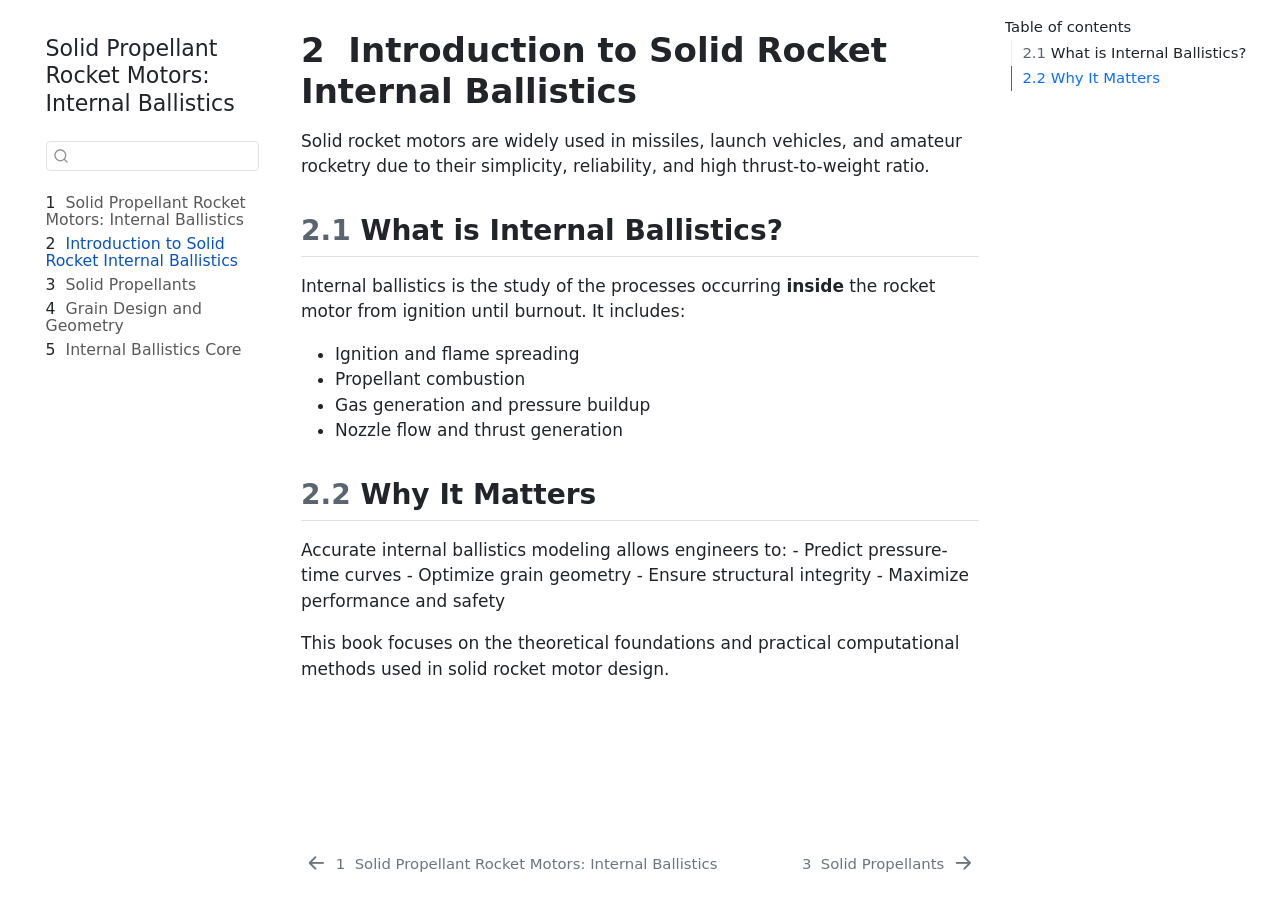
==== docs/chapters/01-intro.html @ 1c700a07 "fix: include rendered docs/ folder for GitHub Pages + remove from gitignore" ====
<!DOCTYPE html>
<html xmlns="http://www.w3.org/1999/xhtml" lang="en" xml:lang="en"><head>

<meta charset="utf-8">
<meta name="generator" content="quarto-1.9.36">

<meta name="viewport" content="width=device-width, initial-scale=1.0, user-scalable=yes">


<title>2&nbsp; Introduction to Solid Rocket Internal Ballistics – Solid Propellant Rocket Motors: Internal Ballistics</title>
<style>
/* Default styles provided by pandoc.
** See https://pandoc.org/MANUAL.html#variables-for-html for config info.
*/
code{white-space: pre-wrap;}
span.smallcaps{font-variant: small-caps;}
div.columns{display: flex; gap: min(4vw, 1.5em);}
div.column{flex: auto; overflow-x: auto;}
div.hanging-indent{margin-left: 1.5em; text-indent: -1.5em;}
ul.task-list{list-style: none;}
ul.task-list li input[type="checkbox"] {
  width: 0.8em;
  margin: 0 0.8em 0.2em -1em; /* quarto-specific, see https://github.com/quarto-dev/quarto-cli/issues/4556 */ 
  vertical-align: middle;
}
</style>


<script src="../site_libs/quarto-nav/quarto-nav.js"></script>
<script src="../site_libs/quarto-nav/headroom.min.js"></script>
<script src="../site_libs/clipboard/clipboard.min.js"></script>
<script src="../site_libs/quarto-search/autocomplete.umd.js"></script>
<script src="../site_libs/quarto-search/fuse.min.js"></script>
<script src="../site_libs/quarto-search/quarto-search.js"></script>
<meta name="quarto:offset" content="../">
<link href="../chapters/02-propellants.html" rel="next">
<link href="../index.html" rel="prev">
<script src="../site_libs/quarto-html/quarto.js" type="module"></script>
<script src="../site_libs/quarto-html/tabsets/tabsets.js" type="module"></script>
<script src="../site_libs/quarto-html/popper.min.js"></script>
<script src="../site_libs/quarto-html/tippy.umd.min.js"></script>
<script src="../site_libs/quarto-html/anchor.min.js"></script>
<link href="../site_libs/quarto-html/tippy.css" rel="stylesheet">
<link href="../site_libs/quarto-html/quarto-syntax-highlighting-845c23b38eaddc0f92fda52bfe77a8c8.css" rel="stylesheet" id="quarto-text-highlighting-styles">
<script src="../site_libs/bootstrap/bootstrap.min.js"></script>
<link href="../site_libs/bootstrap/bootstrap-icons.css" rel="stylesheet">
<link href="../site_libs/bootstrap/bootstrap-87aed0b8589e23e45aa8556edf37a91b.min.css" rel="stylesheet" append-hash="true" id="quarto-bootstrap" data-mode="light">
<script id="quarto-search-options" type="application/json">{
  "location": "sidebar",
  "copy-button": false,
  "collapse-after": 3,
  "panel-placement": "start",
  "type": "textbox",
  "limit": 50,
  "keyboard-shortcut": [
    "f",
    "/",
    "s"
  ],
  "show-item-context": false,
  "language": {
    "search-no-results-text": "No results",
    "search-matching-documents-text": "matching documents",
    "search-copy-link-title": "Copy link to search",
    "search-hide-matches-text": "Hide additional matches",
    "search-more-match-text": "more match in this document",
    "search-more-matches-text": "more matches in this document",
    "search-clear-button-title": "Clear",
    "search-text-placeholder": "",
    "search-detached-cancel-button-title": "Cancel",
    "search-submit-button-title": "Submit",
    "search-label": "Search"
  }
}</script>


</head>

<body class="nav-sidebar floating quarto-light">

<div id="quarto-search-results"></div>
  <header id="quarto-header" class="headroom fixed-top">
  <nav class="quarto-secondary-nav">
    <div class="container-fluid d-flex">
      <button type="button" class="quarto-btn-toggle btn" data-bs-toggle="collapse" role="button" data-bs-target=".quarto-sidebar-collapse-item" aria-controls="quarto-sidebar" aria-expanded="false" aria-label="Toggle sidebar navigation" onclick="if (window.quartoToggleHeadroom) { window.quartoToggleHeadroom(); }">
        <i class="bi bi-layout-text-sidebar-reverse"></i>
      </button>
        <nav class="quarto-page-breadcrumbs" aria-label="breadcrumb"><ol class="breadcrumb"><li class="breadcrumb-item"><a href="../chapters/01-intro.html"><span class="chapter-number">2</span>&nbsp; <span class="chapter-title">Introduction to Solid Rocket Internal Ballistics</span></a></li></ol></nav>
        <a class="flex-grow-1" role="navigation" data-bs-toggle="collapse" data-bs-target=".quarto-sidebar-collapse-item" aria-controls="quarto-sidebar" aria-expanded="false" aria-label="Toggle sidebar navigation" onclick="if (window.quartoToggleHeadroom) { window.quartoToggleHeadroom(); }">      
        </a>
      <button type="button" class="btn quarto-search-button" aria-label="Search" onclick="window.quartoOpenSearch();">
        <i class="bi bi-search"></i>
      </button>
    </div>
  </nav>
</header>
<!-- content -->
<div id="quarto-content" class="quarto-container page-columns page-rows-contents page-layout-article">
<!-- sidebar -->
  <nav id="quarto-sidebar" class="sidebar collapse collapse-horizontal quarto-sidebar-collapse-item sidebar-navigation floating overflow-auto">
    <div class="pt-lg-2 mt-2 text-left sidebar-header">
    <div class="sidebar-title mb-0 py-0">
      <a href="../">Solid Propellant Rocket Motors: Internal Ballistics</a> 
    </div>
      </div>
        <div class="mt-2 flex-shrink-0 align-items-center">
        <div class="sidebar-search">
        <div id="quarto-search" class="" title="Search"></div>
        </div>
        </div>
    <div class="sidebar-menu-container"> 
    <ul class="list-unstyled mt-1">
        <li class="sidebar-item">
  <div class="sidebar-item-container"> 
  <a href="../index.html" class="sidebar-item-text sidebar-link">
 <span class="menu-text"><span class="chapter-number">1</span>&nbsp; <span class="chapter-title">Solid Propellant Rocket Motors: Internal Ballistics</span></span></a>
  </div>
</li>
        <li class="sidebar-item">
  <div class="sidebar-item-container"> 
  <a href="../chapters/01-intro.html" class="sidebar-item-text sidebar-link active">
 <span class="menu-text"><span class="chapter-number">2</span>&nbsp; <span class="chapter-title">Introduction to Solid Rocket Internal Ballistics</span></span></a>
  </div>
</li>
        <li class="sidebar-item">
  <div class="sidebar-item-container"> 
  <a href="../chapters/02-propellants.html" class="sidebar-item-text sidebar-link">
 <span class="menu-text"><span class="chapter-number">3</span>&nbsp; <span class="chapter-title">Solid Propellants</span></span></a>
  </div>
</li>
        <li class="sidebar-item">
  <div class="sidebar-item-container"> 
  <a href="../chapters/03-grain-design.html" class="sidebar-item-text sidebar-link">
 <span class="menu-text"><span class="chapter-number">4</span>&nbsp; <span class="chapter-title">Grain Design and Geometry</span></span></a>
  </div>
</li>
        <li class="sidebar-item">
  <div class="sidebar-item-container"> 
  <a href="../chapters/04-internal-ballistics.html" class="sidebar-item-text sidebar-link">
 <span class="menu-text"><span class="chapter-number">5</span>&nbsp; <span class="chapter-title">Internal Ballistics Core</span></span></a>
  </div>
</li>
    </ul>
    </div>
</nav>
<div id="quarto-sidebar-glass" class="quarto-sidebar-collapse-item" data-bs-toggle="collapse" data-bs-target=".quarto-sidebar-collapse-item"></div>
<!-- margin-sidebar -->
    <div id="quarto-margin-sidebar" class="sidebar margin-sidebar">
        <nav id="TOC" role="doc-toc" class="toc-active">
    <h2 id="toc-title">Table of contents</h2>
   
  <ul>
  <li><a href="#what-is-internal-ballistics" id="toc-what-is-internal-ballistics" class="nav-link active" data-scroll-target="#what-is-internal-ballistics"><span class="header-section-number">2.1</span> What is Internal Ballistics?</a></li>
  <li><a href="#why-it-matters" id="toc-why-it-matters" class="nav-link" data-scroll-target="#why-it-matters"><span class="header-section-number">2.2</span> Why It Matters</a></li>
  </ul>
</nav>
    </div>
<!-- main -->
<main class="content" id="quarto-document-content">

<header id="title-block-header" class="quarto-title-block default">
<div class="quarto-title">
<h1 class="title"><span class="chapter-number">2</span>&nbsp; <span class="chapter-title">Introduction to Solid Rocket Internal Ballistics</span></h1>
</div>



<div class="quarto-title-meta">

    
  
    
  </div>
  


</header>


<p>Solid rocket motors are widely used in missiles, launch vehicles, and amateur rocketry due to their simplicity, reliability, and high thrust-to-weight ratio.</p>
<section id="what-is-internal-ballistics" class="level2" data-number="2.1">
<h2 data-number="2.1" class="anchored" data-anchor-id="what-is-internal-ballistics"><span class="header-section-number">2.1</span> What is Internal Ballistics?</h2>
<p>Internal ballistics is the study of the processes occurring <strong>inside</strong> the rocket motor from ignition until burnout. It includes:</p>
<ul>
<li>Ignition and flame spreading</li>
<li>Propellant combustion</li>
<li>Gas generation and pressure buildup</li>
<li>Nozzle flow and thrust generation</li>
</ul>
</section>
<section id="why-it-matters" class="level2" data-number="2.2">
<h2 data-number="2.2" class="anchored" data-anchor-id="why-it-matters"><span class="header-section-number">2.2</span> Why It Matters</h2>
<p>Accurate internal ballistics modeling allows engineers to: - Predict pressure-time curves - Optimize grain geometry - Ensure structural integrity - Maximize performance and safety</p>
<p>This book focuses on the theoretical foundations and practical computational methods used in solid rocket motor design.</p>


</section>

</main> <!-- /main -->
<script id="quarto-html-after-body" type="application/javascript">
  window.document.addEventListener("DOMContentLoaded", function (event) {
    const icon = "";
    const anchorJS = new window.AnchorJS();
    anchorJS.options = {
      placement: 'right',
      icon: icon
    };
    anchorJS.add('.anchored');
    const isCodeAnnotation = (el) => {
      for (const clz of el.classList) {
        if (clz.startsWith('code-annotation-')) {                     
          return true;
        }
      }
      return false;
    }
    const onCopySuccess = function(e) {
      // button target
      const button = e.trigger;
      // don't keep focus
      button.blur();
      // flash "checked"
      button.classList.add('code-copy-button-checked');
      var currentTitle = button.getAttribute("title");
      button.setAttribute("title", "Copied!");
      let tooltip;
      if (window.bootstrap) {
        button.setAttribute("data-bs-toggle", "tooltip");
        button.setAttribute("data-bs-placement", "left");
        button.setAttribute("data-bs-title", "Copied!");
        tooltip = new bootstrap.Tooltip(button, 
          { trigger: "manual", 
            customClass: "code-copy-button-tooltip",
            offset: [0, -8]});
        tooltip.show();    
      }
      setTimeout(function() {
        if (tooltip) {
          tooltip.hide();
          button.removeAttribute("data-bs-title");
          button.removeAttribute("data-bs-toggle");
          button.removeAttribute("data-bs-placement");
        }
        button.setAttribute("title", currentTitle);
        button.classList.remove('code-copy-button-checked');
      }, 1000);
      // clear code selection
      e.clearSelection();
    }
    const getTextToCopy = function(trigger) {
      const outerScaffold = trigger.parentElement.cloneNode(true);
      const codeEl = outerScaffold.querySelector('code');
      for (const childEl of codeEl.children) {
        if (isCodeAnnotation(childEl)) {
          childEl.remove();
        }
      }
      return codeEl.innerText;
    }
    const clipboard = new window.ClipboardJS('.code-copy-button:not([data-in-quarto-modal])', {
      text: getTextToCopy
    });
    clipboard.on('success', onCopySuccess);
    if (window.document.getElementById('quarto-embedded-source-code-modal')) {
      const clipboardModal = new window.ClipboardJS('.code-copy-button[data-in-quarto-modal]', {
        text: getTextToCopy,
        container: window.document.getElementById('quarto-embedded-source-code-modal')
      });
      clipboardModal.on('success', onCopySuccess);
    }
      var localhostRegex = new RegExp(/^(?:http|https):\/\/localhost\:?[0-9]*\//);
      var mailtoRegex = new RegExp(/^mailto:/);
        var filterRegex = new RegExp('/' + window.location.host + '/');
      var isInternal = (href) => {
          return filterRegex.test(href) || localhostRegex.test(href) || mailtoRegex.test(href);
      }
      // Inspect non-navigation links and adorn them if external
     var links = window.document.querySelectorAll('a[href]:not(.nav-link):not(.navbar-brand):not(.toc-action):not(.sidebar-link):not(.sidebar-item-toggle):not(.pagination-link):not(.no-external):not([aria-hidden]):not(.dropdown-item):not(.quarto-navigation-tool):not(.about-link)');
      for (var i=0; i<links.length; i++) {
        const link = links[i];
        if (!isInternal(link.href)) {
          // undo the damage that might have been done by quarto-nav.js in the case of
          // links that we want to consider external
          if (link.dataset.originalHref !== undefined) {
            link.href = link.dataset.originalHref;
          }
        }
      }
    function tippyHover(el, contentFn, onTriggerFn, onUntriggerFn) {
      const config = {
        allowHTML: true,
        maxWidth: 500,
        delay: 100,
        arrow: false,
        appendTo: function(el) {
            return el.parentElement;
        },
        interactive: true,
        interactiveBorder: 10,
        theme: 'quarto',
        placement: 'bottom-start',
      };
      if (contentFn) {
        config.content = contentFn;
      }
      if (onTriggerFn) {
        config.onTrigger = onTriggerFn;
      }
      if (onUntriggerFn) {
        config.onUntrigger = onUntriggerFn;
      }
      window.tippy(el, config); 
    }
    const noterefs = window.document.querySelectorAll('a[role="doc-noteref"]');
    for (var i=0; i<noterefs.length; i++) {
      const ref = noterefs[i];
      tippyHover(ref, function() {
        // use id or data attribute instead here
        let href = ref.getAttribute('data-footnote-href') || ref.getAttribute('href');
        try { href = new URL(href).hash; } catch {}
        const id = href.replace(/^#\/?/, "");
        const note = window.document.getElementById(id);
        if (note) {
          return note.innerHTML;
        } else {
          return "";
        }
      });
    }
    const xrefs = window.document.querySelectorAll('a.quarto-xref');
    const processXRef = (id, note) => {
      // Strip column container classes
      const stripColumnClz = (el) => {
        el.classList.remove("page-full", "page-columns");
        if (el.children) {
          for (const child of el.children) {
            stripColumnClz(child);
          }
        }
      }
      stripColumnClz(note)
      if (id === null || id.startsWith('sec-')) {
        // Special case sections, only their first couple elements
        const container = document.createElement("div");
        if (note.children && note.children.length > 2) {
          container.appendChild(note.children[0].cloneNode(true));
          for (let i = 1; i < note.children.length; i++) {
            const child = note.children[i];
            if (child.tagName === "P" && child.innerText === "") {
              continue;
            } else {
              container.appendChild(child.cloneNode(true));
              break;
            }
          }
          if (window.Quarto?.typesetMath) {
            window.Quarto.typesetMath(container);
          }
          return container.innerHTML
        } else {
          if (window.Quarto?.typesetMath) {
            window.Quarto.typesetMath(note);
          }
          return note.innerHTML;
        }
      } else {
        // Remove any anchor links if they are present
        const anchorLink = note.querySelector('a.anchorjs-link');
        if (anchorLink) {
          anchorLink.remove();
        }
        if (window.Quarto?.typesetMath) {
          window.Quarto.typesetMath(note);
        }
        if (note.classList.contains("callout")) {
          return note.outerHTML;
        } else {
          return note.innerHTML;
        }
      }
    }
    for (var i=0; i<xrefs.length; i++) {
      const xref = xrefs[i];
      tippyHover(xref, undefined, function(instance) {
        instance.disable();
        let url = xref.getAttribute('href');
        let hash = undefined; 
        if (url.startsWith('#')) {
          hash = url;
        } else {
          try { hash = new URL(url).hash; } catch {}
        }
        if (hash) {
          const id = hash.replace(/^#\/?/, "");
          const note = window.document.getElementById(id);
          if (note !== null) {
            try {
              const html = processXRef(id, note.cloneNode(true));
              instance.setContent(html);
            } finally {
              instance.enable();
              instance.show();
            }
          } else {
            // See if we can fetch this
            fetch(url.split('#')[0])
            .then(res => res.text())
            .then(html => {
              const parser = new DOMParser();
              const htmlDoc = parser.parseFromString(html, "text/html");
              const note = htmlDoc.getElementById(id);
              if (note !== null) {
                const html = processXRef(id, note);
                instance.setContent(html);
              } 
            }).finally(() => {
              instance.enable();
              instance.show();
            });
          }
        } else {
          // See if we can fetch a full url (with no hash to target)
          // This is a special case and we should probably do some content thinning / targeting
          fetch(url)
          .then(res => res.text())
          .then(html => {
            const parser = new DOMParser();
            const htmlDoc = parser.parseFromString(html, "text/html");
            const note = htmlDoc.querySelector('main.content');
            if (note !== null) {
              // This should only happen for chapter cross references
              // (since there is no id in the URL)
              // remove the first header
              if (note.children.length > 0 && note.children[0].tagName === "HEADER") {
                note.children[0].remove();
              }
              const html = processXRef(null, note);
              instance.setContent(html);
            } 
          }).finally(() => {
            instance.enable();
            instance.show();
          });
        }
      }, function(instance) {
      });
    }
        let selectedAnnoteEl;
        const selectorForAnnotation = ( cell, annotation) => {
          let cellAttr = 'data-code-cell="' + cell + '"';
          let lineAttr = 'data-code-annotation="' +  annotation + '"';
          const selector = 'span[' + cellAttr + '][' + lineAttr + ']';
          return selector;
        }
        const selectCodeLines = (annoteEl) => {
          const doc = window.document;
          const targetCell = annoteEl.getAttribute("data-target-cell");
          const targetAnnotation = annoteEl.getAttribute("data-target-annotation");
          const annoteSpan = window.document.querySelector(selectorForAnnotation(targetCell, targetAnnotation));
          const lines = annoteSpan.getAttribute("data-code-lines").split(",");
          const lineIds = lines.map((line) => {
            return targetCell + "-" + line;
          })
          let top = null;
          let height = null;
          let parent = null;
          if (lineIds.length > 0) {
              //compute the position of the single el (top and bottom and make a div)
              const el = window.document.getElementById(lineIds[0]);
              top = el.offsetTop;
              height = el.offsetHeight;
              parent = el.parentElement.parentElement;
            if (lineIds.length > 1) {
              const lastEl = window.document.getElementById(lineIds[lineIds.length - 1]);
              const bottom = lastEl.offsetTop + lastEl.offsetHeight;
              height = bottom - top;
            }
            if (top !== null && height !== null && parent !== null) {
              // cook up a div (if necessary) and position it 
              let div = window.document.getElementById("code-annotation-line-highlight");
              if (div === null) {
                div = window.document.createElement("div");
                div.setAttribute("id", "code-annotation-line-highlight");
                div.style.position = 'absolute';
                parent.appendChild(div);
              }
              div.style.top = top - 2 + "px";
              div.style.height = height + 4 + "px";
              div.style.left = 0;
              let gutterDiv = window.document.getElementById("code-annotation-line-highlight-gutter");
              if (gutterDiv === null) {
                gutterDiv = window.document.createElement("div");
                gutterDiv.setAttribute("id", "code-annotation-line-highlight-gutter");
                gutterDiv.style.position = 'absolute';
                const codeCell = window.document.getElementById(targetCell);
                const gutter = codeCell.querySelector('.code-annotation-gutter');
                gutter.appendChild(gutterDiv);
              }
              gutterDiv.style.top = top - 2 + "px";
              gutterDiv.style.height = height + 4 + "px";
            }
            selectedAnnoteEl = annoteEl;
          }
        };
        const unselectCodeLines = () => {
          const elementsIds = ["code-annotation-line-highlight", "code-annotation-line-highlight-gutter"];
          elementsIds.forEach((elId) => {
            const div = window.document.getElementById(elId);
            if (div) {
              div.remove();
            }
          });
          selectedAnnoteEl = undefined;
        };
          // Handle positioning of the toggle
      window.addEventListener(
        "resize",
        throttle(() => {
          elRect = undefined;
          if (selectedAnnoteEl) {
            selectCodeLines(selectedAnnoteEl);
          }
        }, 10)
      );
      function throttle(fn, ms) {
      let throttle = false;
      let timer;
        return (...args) => {
          if(!throttle) { // first call gets through
              fn.apply(this, args);
              throttle = true;
          } else { // all the others get throttled
              if(timer) clearTimeout(timer); // cancel #2
              timer = setTimeout(() => {
                fn.apply(this, args);
                timer = throttle = false;
              }, ms);
          }
        };
      }
        // Attach click handler to the DT
        const annoteDls = window.document.querySelectorAll('dt[data-target-cell]');
        for (const annoteDlNode of annoteDls) {
          annoteDlNode.addEventListener('click', (event) => {
            const clickedEl = event.target;
            if (clickedEl !== selectedAnnoteEl) {
              unselectCodeLines();
              const activeEl = window.document.querySelector('dt[data-target-cell].code-annotation-active');
              if (activeEl) {
                activeEl.classList.remove('code-annotation-active');
              }
              selectCodeLines(clickedEl);
              clickedEl.classList.add('code-annotation-active');
            } else {
              // Unselect the line
              unselectCodeLines();
              clickedEl.classList.remove('code-annotation-active');
            }
          });
        }
    const findCites = (el) => {
      const parentEl = el.parentElement;
      if (parentEl) {
        const cites = parentEl.dataset.cites;
        if (cites) {
          return {
            el,
            cites: cites.split(' ')
          };
        } else {
          return findCites(el.parentElement)
        }
      } else {
        return undefined;
      }
    };
    var bibliorefs = window.document.querySelectorAll('a[role="doc-biblioref"]');
    for (var i=0; i<bibliorefs.length; i++) {
      const ref = bibliorefs[i];
      const citeInfo = findCites(ref);
      if (citeInfo) {
        tippyHover(citeInfo.el, function() {
          var popup = window.document.createElement('div');
          citeInfo.cites.forEach(function(cite) {
            var citeDiv = window.document.createElement('div');
            citeDiv.classList.add('hanging-indent');
            citeDiv.classList.add('csl-entry');
            var biblioDiv = window.document.getElementById('ref-' + cite);
            if (biblioDiv) {
              citeDiv.innerHTML = biblioDiv.innerHTML;
            }
            popup.appendChild(citeDiv);
          });
          return popup.innerHTML;
        });
      }
    }
  });
  </script>
<nav class="page-navigation">
  <div class="nav-page nav-page-previous">
      <a href="../index.html" class="pagination-link" aria-label="Solid Propellant Rocket Motors: Internal Ballistics">
        <i class="bi bi-arrow-left-short"></i> <span class="nav-page-text"><span class="chapter-number">1</span>&nbsp; <span class="chapter-title">Solid Propellant Rocket Motors: Internal Ballistics</span></span>
      </a>          
  </div>
  <div class="nav-page nav-page-next">
      <a href="../chapters/02-propellants.html" class="pagination-link" aria-label="Solid Propellants">
        <span class="nav-page-text"><span class="chapter-number">3</span>&nbsp; <span class="chapter-title">Solid Propellants</span></span> <i class="bi bi-arrow-right-short"></i>
      </a>
  </div>
</nav>
</div> <!-- /content -->




</body></html>
---- docs/site_libs/quarto-html/tippy.css ----
.tippy-box[data-animation=fade][data-state=hidden]{opacity:0}[data-tippy-root]{max-width:calc(100vw - 10px)}.tippy-box{position:relative;background-color:#333;color:#fff;border-radius:4px;font-size:14px;line-height:1.4;white-space:normal;outline:0;transition-property:transform,visibility,opacity}.tippy-box[data-placement^=top]>.tippy-arrow{bottom:0}.tippy-box[data-placement^=top]>.tippy-arrow:before{bottom:-7px;left:0;border-width:8px 8px 0;border-top-color:initial;transform-origin:center top}.tippy-box[data-placement^=bottom]>.tippy-arrow{top:0}.tippy-box[data-placement^=bottom]>.tippy-arrow:before{top:-7px;left:0;border-width:0 8px 8px;border-bottom-color:initial;transform-origin:center bottom}.tippy-box[data-placement^=left]>.tippy-arrow{right:0}.tippy-box[data-placement^=left]>.tippy-arrow:before{border-width:8px 0 8px 8px;border-left-color:initial;right:-7px;transform-origin:center left}.tippy-box[data-placement^=right]>.tippy-arrow{left:0}.tippy-box[data-placement^=right]>.tippy-arrow:before{left:-7px;border-width:8px 8px 8px 0;border-right-color:initial;transform-origin:center right}.tippy-box[data-inertia][data-state=visible]{transition-timing-function:cubic-bezier(.54,1.5,.38,1.11)}.tippy-arrow{width:16px;height:16px;color:#333}.tippy-arrow:before{content:"";position:absolute;border-color:transparent;border-style:solid}.tippy-content{position:relative;padding:5px 9px;z-index:1}
---- docs/site_libs/quarto-html/quarto-syntax-highlighting-845c23b38eaddc0f92fda52bfe77a8c8.css ----
/* quarto syntax highlight colors */
:root {
  --quarto-hl-ot-color: #003B4F;
  --quarto-hl-at-color: #657422;
  --quarto-hl-ss-color: #20794D;
  --quarto-hl-an-color: #5E5E5E;
  --quarto-hl-fu-color: #4758AB;
  --quarto-hl-st-color: #20794D;
  --quarto-hl-cf-color: #003B4F;
  --quarto-hl-op-color: #5E5E5E;
  --quarto-hl-er-color: #AD0000;
  --quarto-hl-bn-color: #AD0000;
  --quarto-hl-al-color: #AD0000;
  --quarto-hl-va-color: #111111;
  --quarto-hl-bu-color: inherit;
  --quarto-hl-ex-color: inherit;
  --quarto-hl-pp-color: #AD0000;
  --quarto-hl-in-color: #5E5E5E;
  --quarto-hl-vs-color: #20794D;
  --quarto-hl-wa-color: #5E5E5E;
  --quarto-hl-do-color: #5E5E5E;
  --quarto-hl-im-color: #00769E;
  --quarto-hl-ch-color: #20794D;
  --quarto-hl-dt-color: #AD0000;
  --quarto-hl-fl-color: #AD0000;
  --quarto-hl-co-color: #5E5E5E;
  --quarto-hl-cv-color: #5E5E5E;
  --quarto-hl-cn-color: #8f5902;
  --quarto-hl-sc-color: #5E5E5E;
  --quarto-hl-dv-color: #AD0000;
  --quarto-hl-kw-color: #003B4F;
}

/* other quarto variables */
:root {
  --quarto-font-monospace: SFMono-Regular, Menlo, Monaco, Consolas, "Liberation Mono", "Courier New", monospace;
}

/* syntax highlight based on Pandoc's rules */
pre > code.sourceCode > span {
  color: #003B4F;
}

code.sourceCode > span {
  color: #003B4F;
}

div.sourceCode,
div.sourceCode pre.sourceCode {
  color: #003B4F;
}

/* Normal */
code span {
  color: #003B4F;
}

/* Alert */
code span.al {
  color: #AD0000;
  font-style: inherit;
}

/* Annotation */
code span.an {
  color: #5E5E5E;
  font-style: inherit;
}

/* Attribute */
code span.at {
  color: #657422;
  font-style: inherit;
}

/* BaseN */
code span.bn {
  color: #AD0000;
  font-style: inherit;
}

/* BuiltIn */
code span.bu {
  font-style: inherit;
}

/* ControlFlow */
code span.cf {
  color: #003B4F;
  font-weight: bold;
  font-style: inherit;
}

/* Char */
code span.ch {
  color: #20794D;
  font-style: inherit;
}

/* Constant */
code span.cn {
  color: #8f5902;
  font-style: inherit;
}

/* Comment */
code span.co {
  color: #5E5E5E;
  font-style: inherit;
}

/* CommentVar */
code span.cv {
  color: #5E5E5E;
  font-style: italic;
}

/* Documentation */
code span.do {
  color: #5E5E5E;
  font-style: italic;
}

/* DataType */
code span.dt {
  color: #AD0000;
  font-style: inherit;
}

/* DecVal */
code span.dv {
  color: #AD0000;
  font-style: inherit;
}

/* Error */
code span.er {
  color: #AD0000;
  font-style: inherit;
}

/* Extension */
code span.ex {
  font-style: inherit;
}

/* Float */
code span.fl {
  color: #AD0000;
  font-style: inherit;
}

/* Function */
code span.fu {
  color: #4758AB;
  font-style: inherit;
}

/* Import */
code span.im {
  color: #00769E;
  font-style: inherit;
}

/* Information */
code span.in {
  color: #5E5E5E;
  font-style: inherit;
}

/* Keyword */
code span.kw {
  color: #003B4F;
  font-weight: bold;
  font-style: inherit;
}

/* Operator */
code span.op {
  color: #5E5E5E;
  font-style: inherit;
}

/* Other */
code span.ot {
  color: #003B4F;
  font-style: inherit;
}

/* Preprocessor */
code span.pp {
  color: #AD0000;
  font-style: inherit;
}

/* SpecialChar */
code span.sc {
  color: #5E5E5E;
  font-style: inherit;
}

/* SpecialString */
code span.ss {
  color: #20794D;
  font-style: inherit;
}

/* String */
code span.st {
  color: #20794D;
  font-style: inherit;
}

/* Variable */
code span.va {
  color: #111111;
  font-style: inherit;
}

/* VerbatimString */
code span.vs {
  color: #20794D;
  font-style: inherit;
}

/* Warning */
code span.wa {
  color: #5E5E5E;
  font-style: italic;
}

.prevent-inlining {
  content: "</";
}

/*# sourceMappingURL=ac89f0bb514bba72461919f78549e31c.css.map */
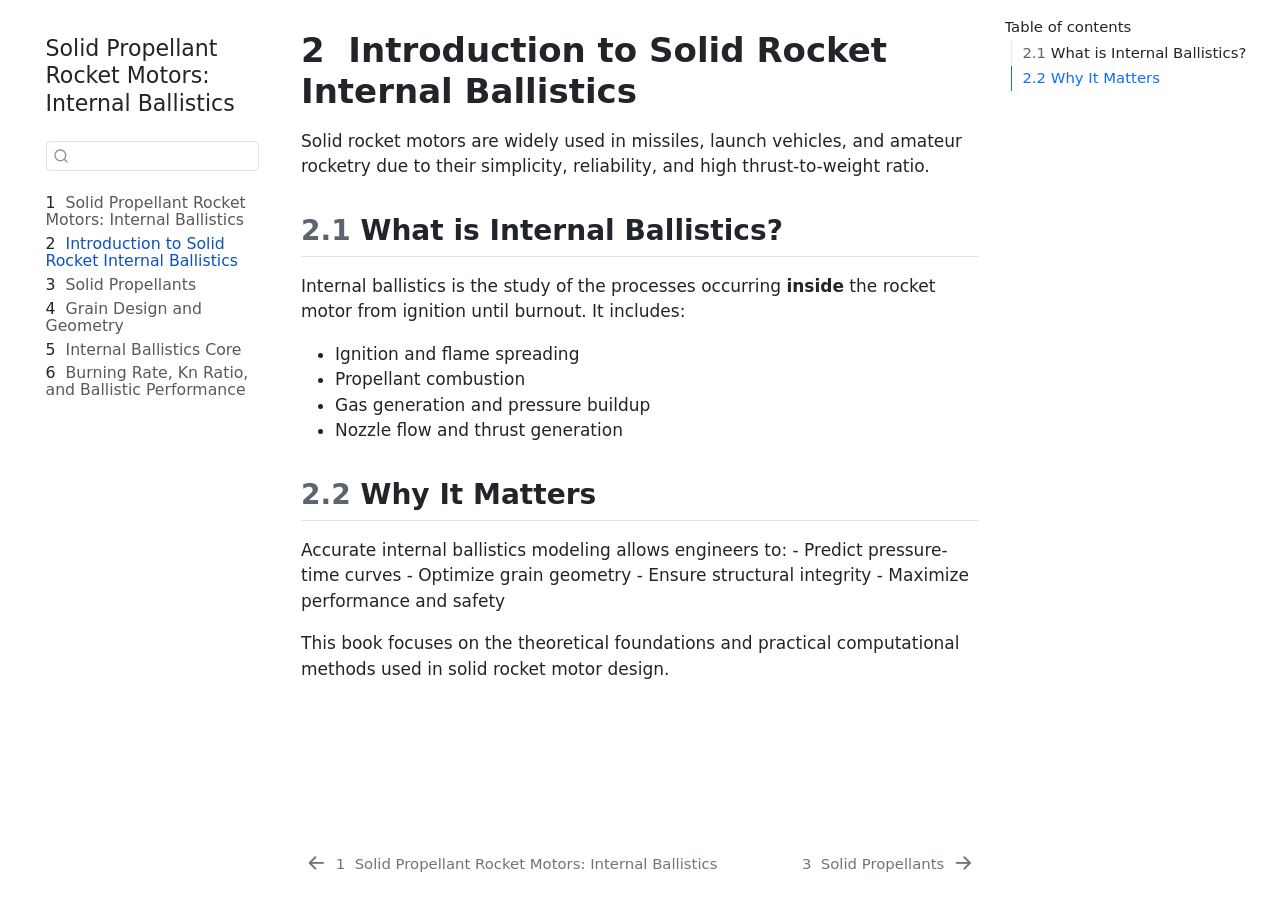
==== commit ca3a107f: "Initial commit: Solid Rocket Internal Ballistics Quarto book" ====
--- a/docs/chapters/01-intro.html
+++ b/docs/chapters/01-intro.html
@@ -138,6 +138,12 @@
   <div class="sidebar-item-container"> 
   <a href="../chapters/04-internal-ballistics.html" class="sidebar-item-text sidebar-link">
  <span class="menu-text"><span class="chapter-number">5</span>&nbsp; <span class="chapter-title">Internal Ballistics Core</span></span></a>
+  </div>
+</li>
+        <li class="sidebar-item">
+  <div class="sidebar-item-container"> 
+  <a href="../chapters/05-burning-rate-and-kn.html" class="sidebar-item-text sidebar-link">
+ <span class="menu-text"><span class="chapter-number">6</span>&nbsp; <span class="chapter-title">Burning Rate, Kn Ratio, and Ballistic Performance</span></span></a>
   </div>
 </li>
     </ul>
